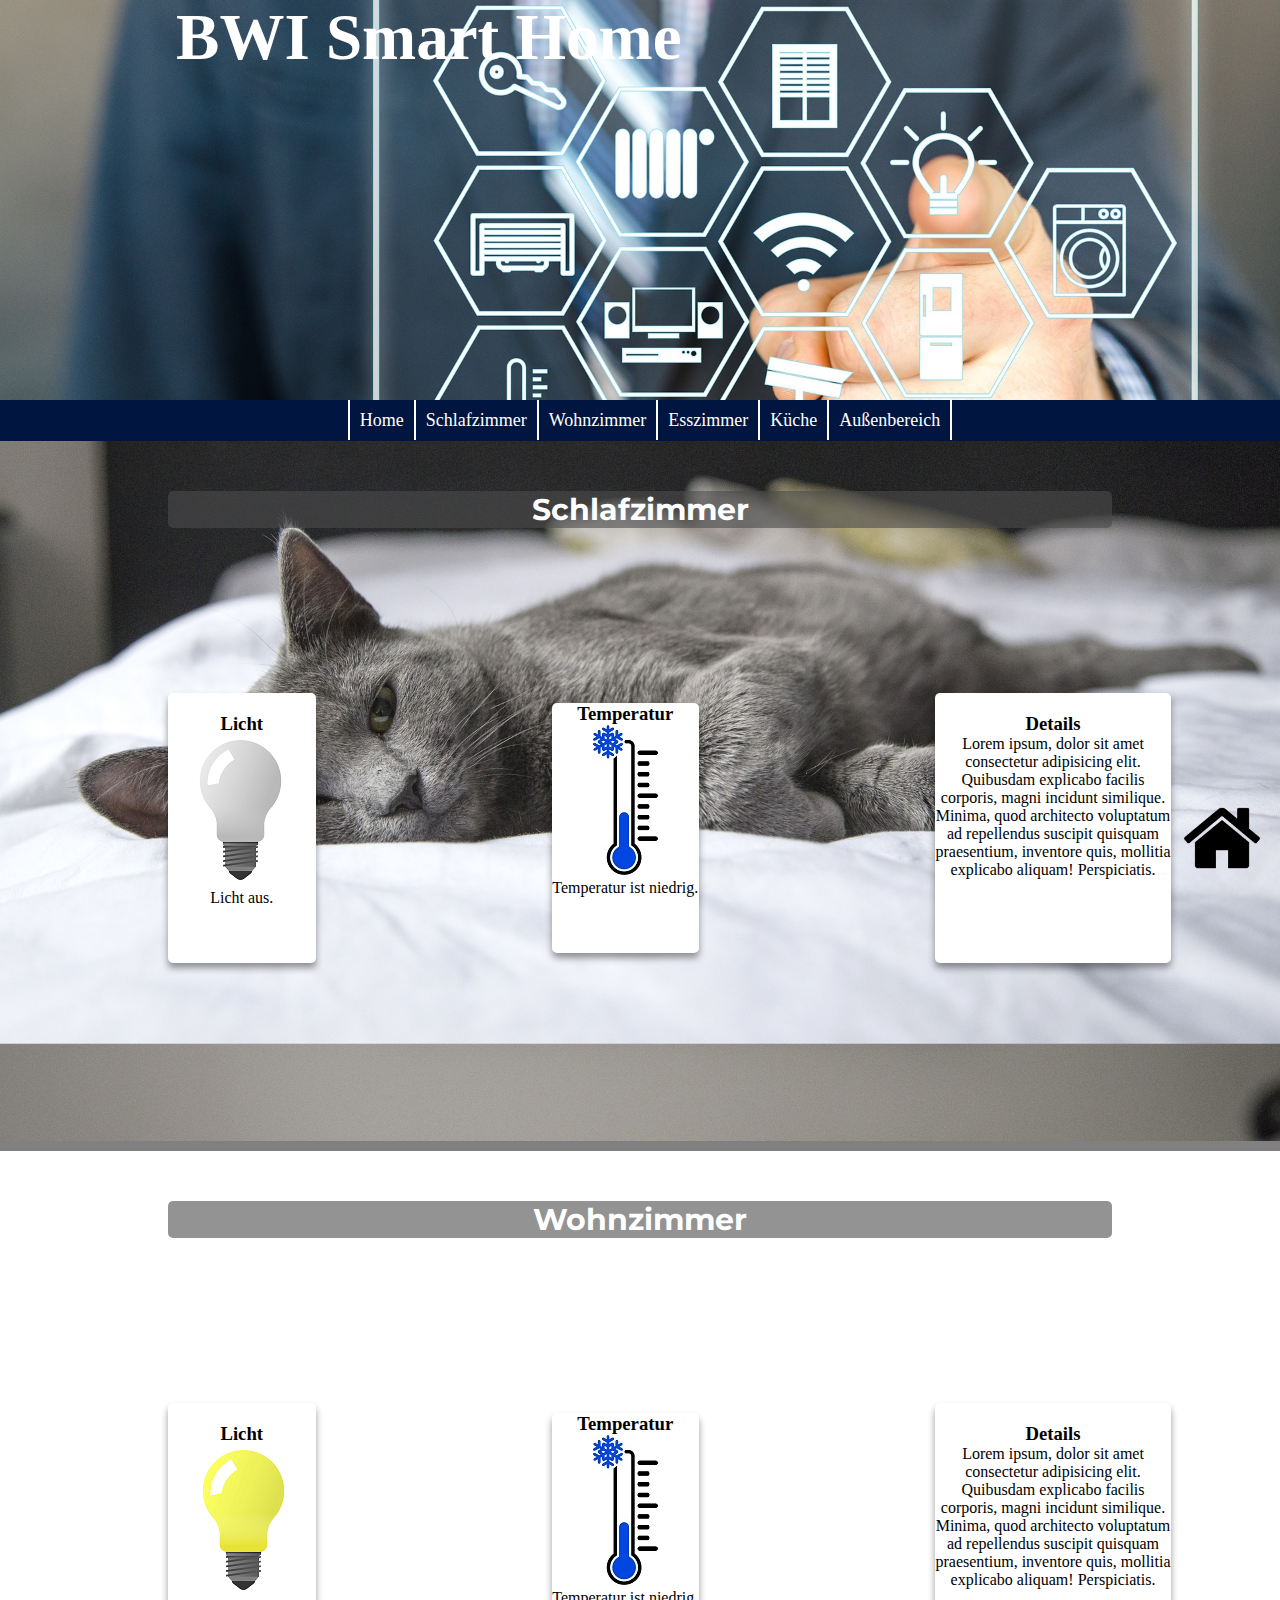
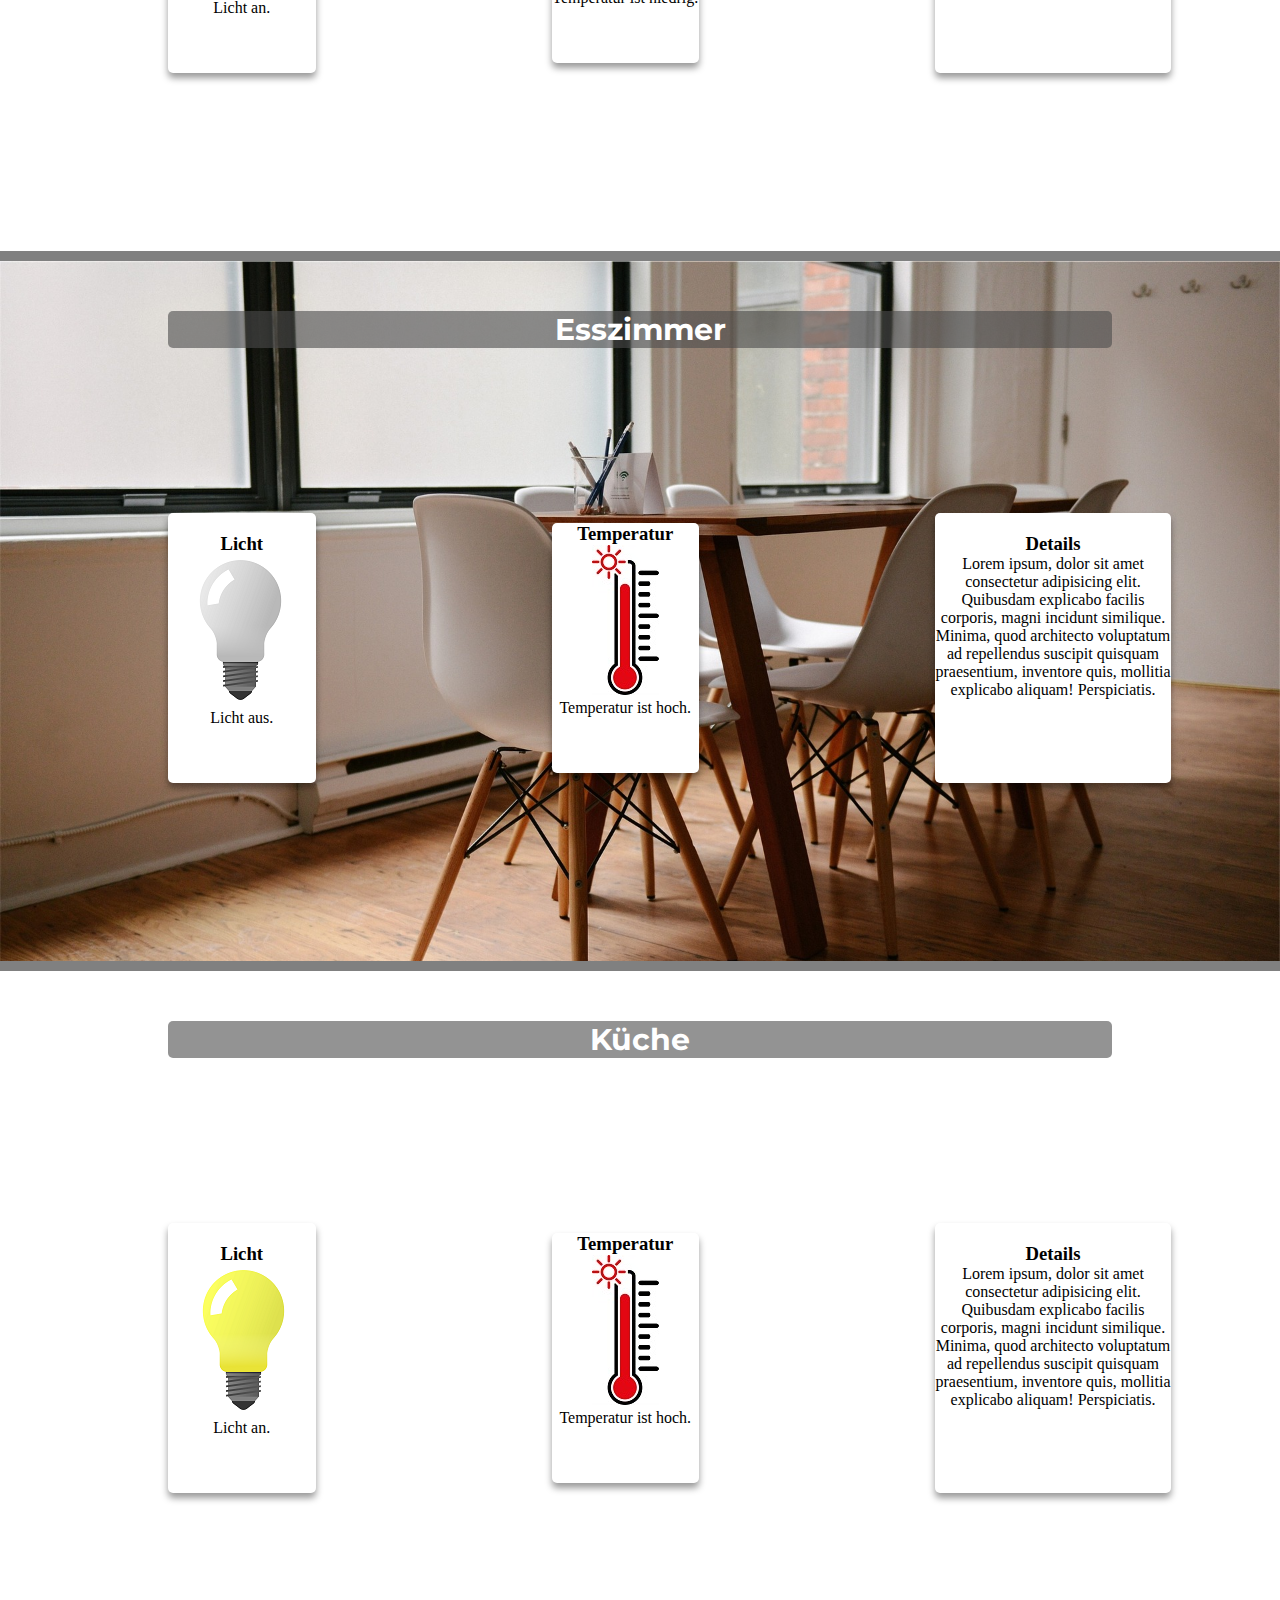
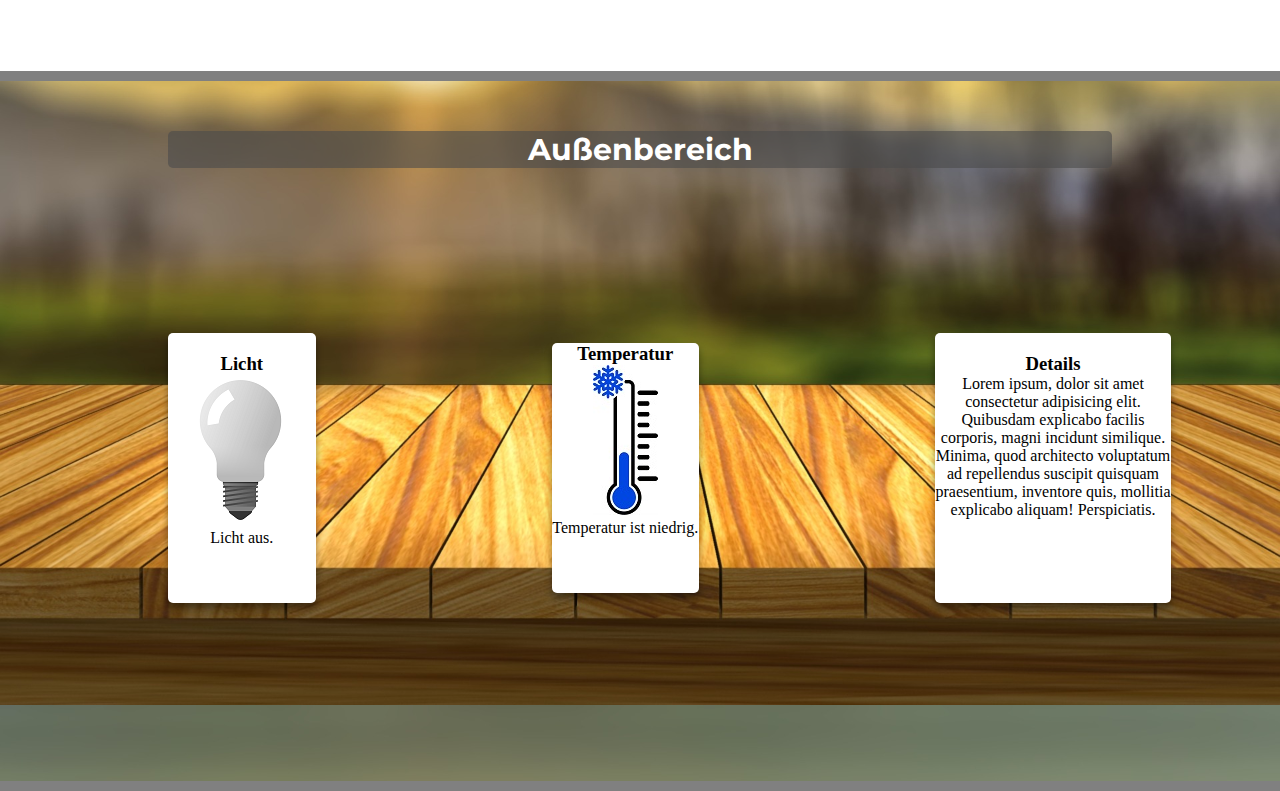
==== Webtechnologien/Eigenstudium_B/uebung1_smarthome.html @ d9810f96 "Webtech Eigenstudium B_1-4" ====
<!DOCTYPE html>
<html lang="en">

<head>
    <meta charset="UTF-8">
    <meta name="viewport" content="width=device-width, initial-scale=1.0">
    <link href="https://fonts.googleapis.com/css2?family=Press+Start+2P&display=swap" rel="stylesheet"> 
    <link href="https://fonts.googleapis.com/css2?family=Orbitron:wght@400;500;600;700;800;900&display=swap" rel="stylesheet"> 
    <link href="https://fonts.googleapis.com/css2?family=Montserrat:wght@600&display=swap" rel="stylesheet"> 
    <link rel="stylesheet" href="uebung1_css.css">
    <title>Smarthome</title>
</head>

<body>
    <header>
        <h1>BWI Smart Home</h1>
    </header>
    <nav class="Navigation">
        <ul >
            <li><a href="#">Home</a></li>
            <li><a href="#Schlafzimmer">Schlafzimmer</a></li>
            <li><a href="#Wohnzimmer">Wohnzimmer</a></li>
            <li><a href="#Esszimmer">Esszimmer</a></li>
            <li><a href="#Küche">Küche</a></li>
            <li><a href="#Außenbereich">Außenbereich</a></li>
        </ul>
    </nav>
    <main>
        <div id="return_home">
            <a href="#"><img src="Beispielbilder/img/zuhause.png"width="76px" height="76px"></a> 
        </div>
        <section class = "room"id="Schlafzimmer">
            
            <h2>Schlafzimmer</h2>
            <div class="wrap">
            <div class="content_left">
                <h3>Licht</h3>
                    <img src="Beispielbilder/img/light_off.png" alt="Lights are off">
                    <p>Licht aus.</p>
            </div>
            <div class ="content_middle">
                <h3>Temperatur</h3>
                    <img src="Beispielbilder/img/temp_low.jpg" alt="Temp is low">
                    <p>Temperatur ist niedrig.</p>
                    
            </div>
            <div class="content_right">
                <h3>Details</h3>
                <p>Lorem ipsum, dolor sit amet consectetur adipisicing elit. Quibusdam explicabo facilis corporis, magni incidunt similique. Minima, quod architecto voluptatum ad repellendus suscipit quisquam praesentium, inventore quis, mollitia explicabo aliquam! Perspiciatis.</p>
            </div>
            
        </div>
            
        </section>
        <section class="room" id="Wohnzimmer">
            <h2>Wohnzimmer</h2>
            <div class="wrap">
            <div class="content_left">
                <h3>Licht</h3>
                    <img src="Beispielbilder/img/light_on.png" alt="Lights are off">
                    <p>Licht an.</p>
            </div>
            <div class="content_middle">
                <h3>Temperatur</h3>
                    <img src="Beispielbilder/img/temp_low.jpg" alt="Temp is low">
                    <p>Temperatur ist niedrig.</p>
                   
            </div>
            <div class="content_right">
                <h3>Details</h3>
                <p>Lorem ipsum, dolor sit amet consectetur adipisicing elit. Quibusdam explicabo facilis corporis, magni incidunt similique. Minima, quod architecto voluptatum ad repellendus suscipit quisquam praesentium, inventore quis, mollitia explicabo aliquam! Perspiciatis.</p>
            </div>
        </div>
            
        </section>
        <section class ="room" id="Esszimmer">
            <h2>Esszimmer</h2>
            <div class="wrap">
            <div class="content_left">
                <h3>Licht</h3>
                    <img src="Beispielbilder/img/light_off.png" alt="Lights are off">
                    <p>Licht aus.</p>
            </div>
            <div class="content_middle">
                <h3>Temperatur</h3>
                    <img src="Beispielbilder/img/temp_high.jpg" alt="Temp is high">
                    <p>Temperatur ist hoch.</p>
                    
            </div>
            <div class="content_right">
                <h3>Details</h3>
                <p>Lorem ipsum, dolor sit amet consectetur adipisicing elit. Quibusdam explicabo facilis corporis, magni incidunt similique. Minima, quod architecto voluptatum ad repellendus suscipit quisquam praesentium, inventore quis, mollitia explicabo aliquam! Perspiciatis.</p>
            </div>
            </div>
            
        </section>
        <section class ="room" id="Küche">
            <h2>Küche</h2>
            <div class="wrap">
            <div class="content_left">
                <h3>Licht</h3>
                    <img src="Beispielbilder/img/light_on.png" alt="Lights are off">
                    <p>Licht an.</p>
            </div>
            <div class="content_middle">
                <h3>Temperatur</h3>
                    <img src="Beispielbilder/img/temp_high.jpg" alt="Temp is high">
                    <p>Temperatur ist hoch.</p>
            </div>
            <div class="content_right">
                <h3>Details</h3>
                <p>Lorem ipsum, dolor sit amet consectetur adipisicing elit. Quibusdam explicabo facilis corporis, magni incidunt similique. Minima, quod architecto voluptatum ad repellendus suscipit quisquam praesentium, inventore quis, mollitia explicabo aliquam! Perspiciatis.</p>
            </div>
        </div>
            
        </section>
        <section class="room" id="Außenbereich">
            
            <h2>Außenbereich</h2>
            <div class="wrap">
            <div class="content_left">
                <h3>Licht</h3>
                    <img src="Beispielbilder/img/light_off.png" alt="Lights are off">
                    <p>Licht aus.</p>
            </div>
            <div class="content_middle">
                <h3>Temperatur</h3>
                    <img src="Beispielbilder/img/temp_low.jpg" alt="Temp is low">
                    <p>Temperatur ist niedrig.</p>
                    
            </div>
            <div class="content_right">
                <h3>Details</h3>
                <p>Lorem ipsum, dolor sit amet consectetur adipisicing elit. Quibusdam explicabo facilis corporis, magni incidunt similique. Minima, quod architecto voluptatum ad repellendus suscipit quisquam praesentium, inventore quis, mollitia explicabo aliquam! Perspiciatis.</p>
            </div>
        </div>
        </section>


    </main>
    <footer>

    </footer>
</body>

</html>
---- Webtechnologien/Eigenstudium_B/uebung1_css.css ----
*
{
    padding: 0;
    margin: 0;
}

header{
    height:400px;
    background-image: url("Beispielbilder/img/smart-home-header.jpg" );
    background-size:cover;
    background-position-y: -250px;
    text-align:center;
}

h1{
    margin-right: 33%;
    font-family: "open sans";
    font-size: 65px;
    color:white;
    width: auto;
    
    
}

li a:hover{
    background-color: blue;
    color: red;
}
li a:active{
    background-color: #0017BA;
    color: yellow;

}
li{ 
    
    display:inline-block;
    list-style-type: None;
    
}

 li a{
    text-decoration: none;
    margin-left: -3px;
    margin-right: -3px;
    border-left: 2px solid white;
    border-right: 2px solid white;
    text-align: center;
    padding: 10px;
    color:white;
    font-family: Orbiton, "Open Sans";
    font-size: large;
}
h2{
    margin-left:10%;
    width:80%;
    background-color: rgb(75,75,75,0.6);
    border-radius: 5px;
    font-family: Montserrat, 'Open Sans';
    font-size:30px;
}
.Navigation{ 
    background-color:#001540;
    padding:10px;
    text-align: center;
    width: 100%;
    position: sticky;
    top:0;
    
}
.room{
    background-color: white;
    padding:50px;
    height: 600px;
    background-size:cover;
    border-bottom:10px solid gray;
    color:white;
    text-align: center;

}
.wrap{
    display: flex;
    justify-content: center;
    align-items: center;
    height:600px;
}
.content_left
{
    padding-top:20px;
    border-radius: 5px;
    height:250px;
    width:250px;
    margin-left:10%;
    background-color:white;
    color:black;    
    font-family: "Open Sans";
    box-shadow:0 5px 7px 0 rgba(0, 0, 0, 0.4);
}
.content_middle
{

    border-radius: 5px;
    margin-left:20%;
    margin-right:20%;
    height:250px;
    width:250px;
    background-color:white;
    color:black;    
    font-family: "Open Sans";
    box-shadow:0 5px 7px 0 rgba(0, 0, 0, 0.4);
    
}
.content_right
{   padding-top:20px;
    text-align: center;
    border-radius: 5px;
    height:250px;
    width:400px;
    margin-right:5%;
    background-color:white;
    color:black;    
    font-family: "Open Sans";
    box-shadow:0 5px 7px 0 rgba(0, 0, 0, 0.4);
}

#return_home{
    position: fixed;
    bottom: 20px;
    right: 20px;
}
#Schlafzimmer
{
    background-image:url("Beispielbilder/img/schlafzimmer.jpg");
    background-position-y: -250px;
}
#Esszimmer
{
    background-image: url("Beispielbilder/img/esszimmer.jpg");
}
#Außenbereich{
    background-image: url("Beispielbilder/img/aussen2.jpg");
    background-position-y: -400px;
}
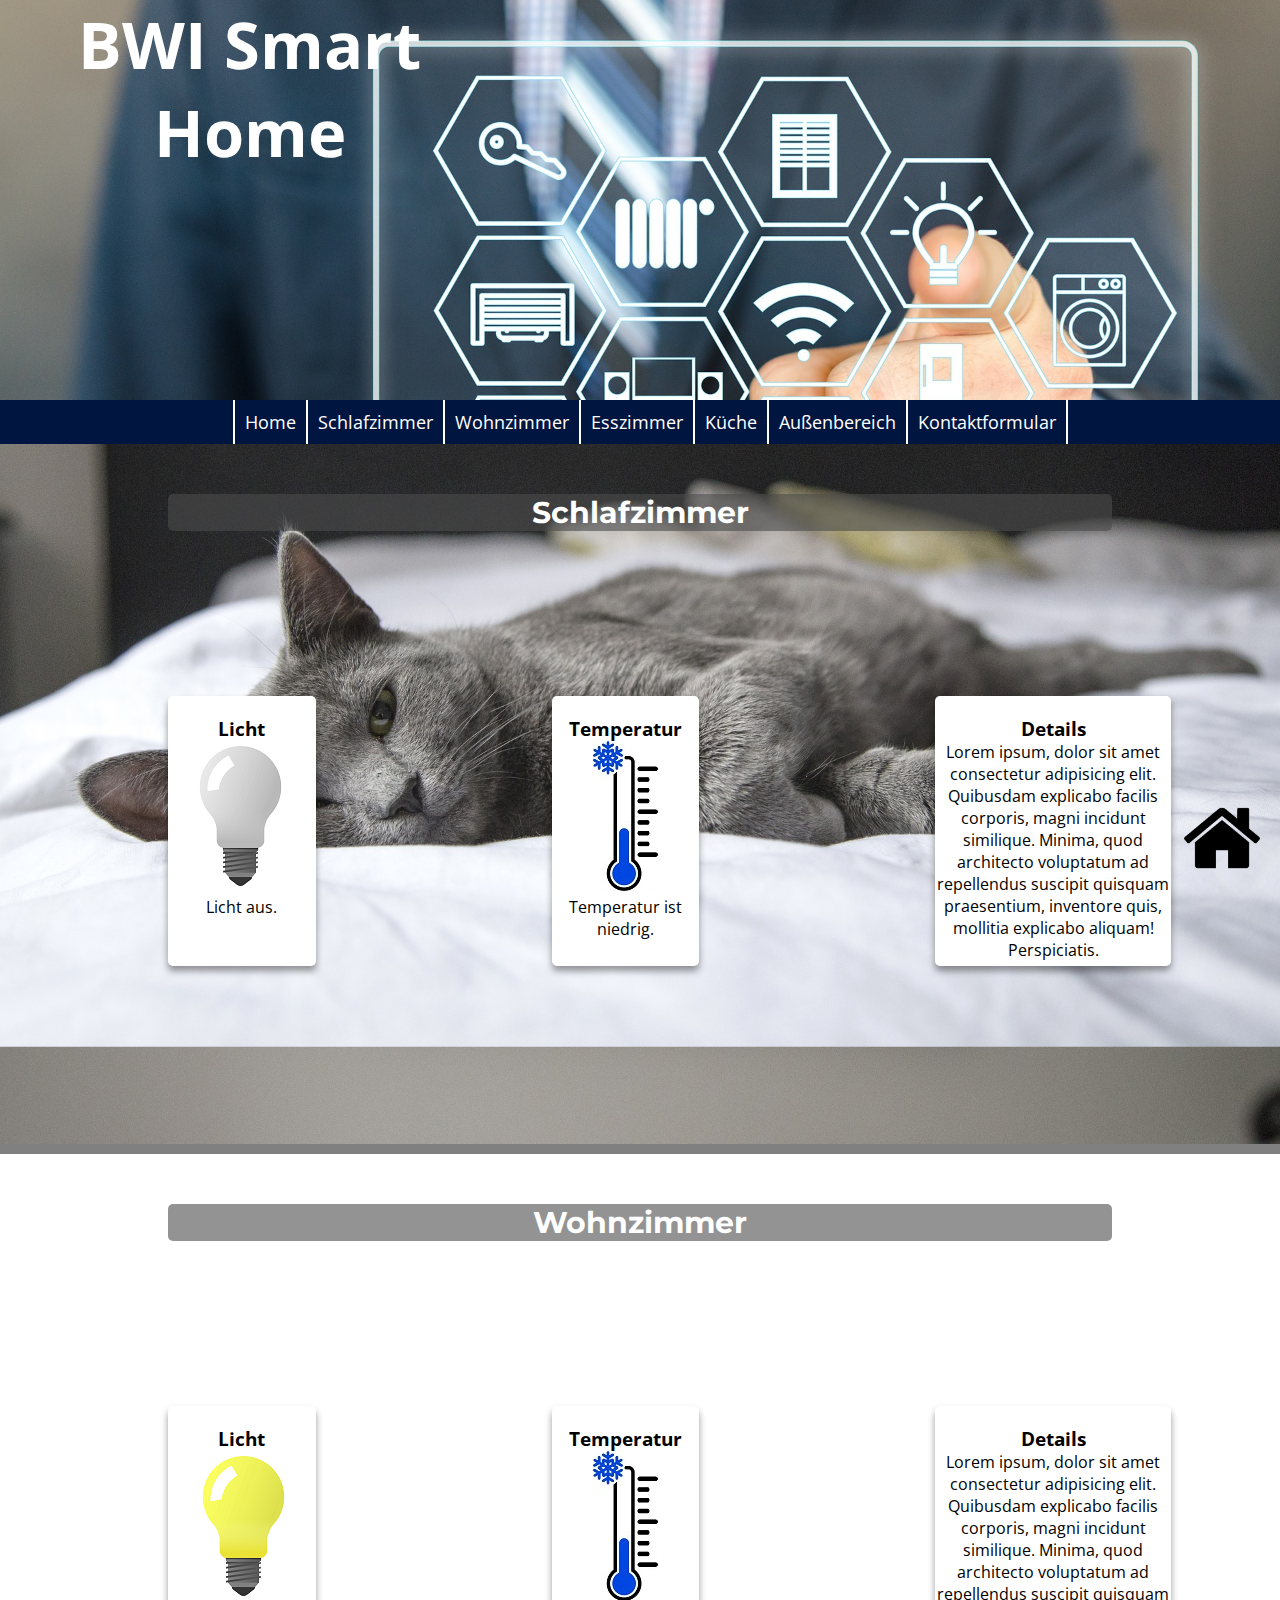
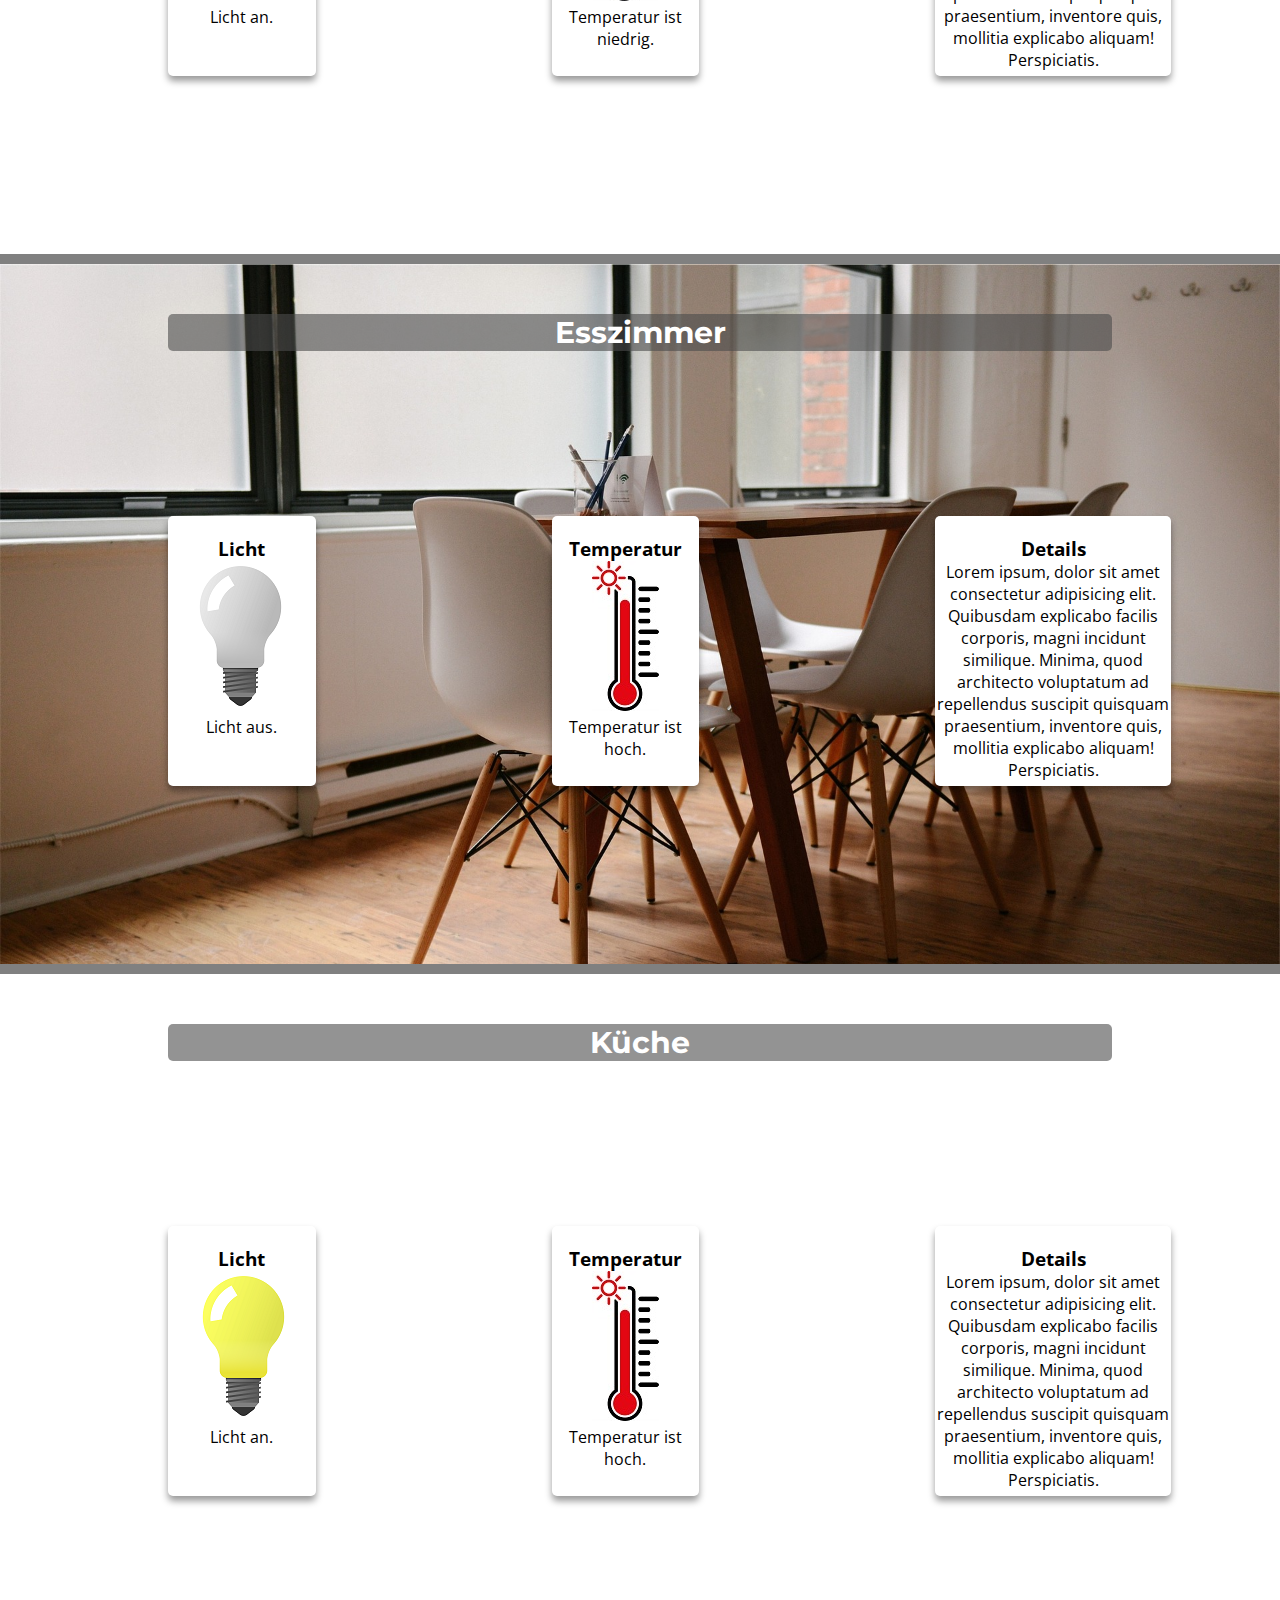
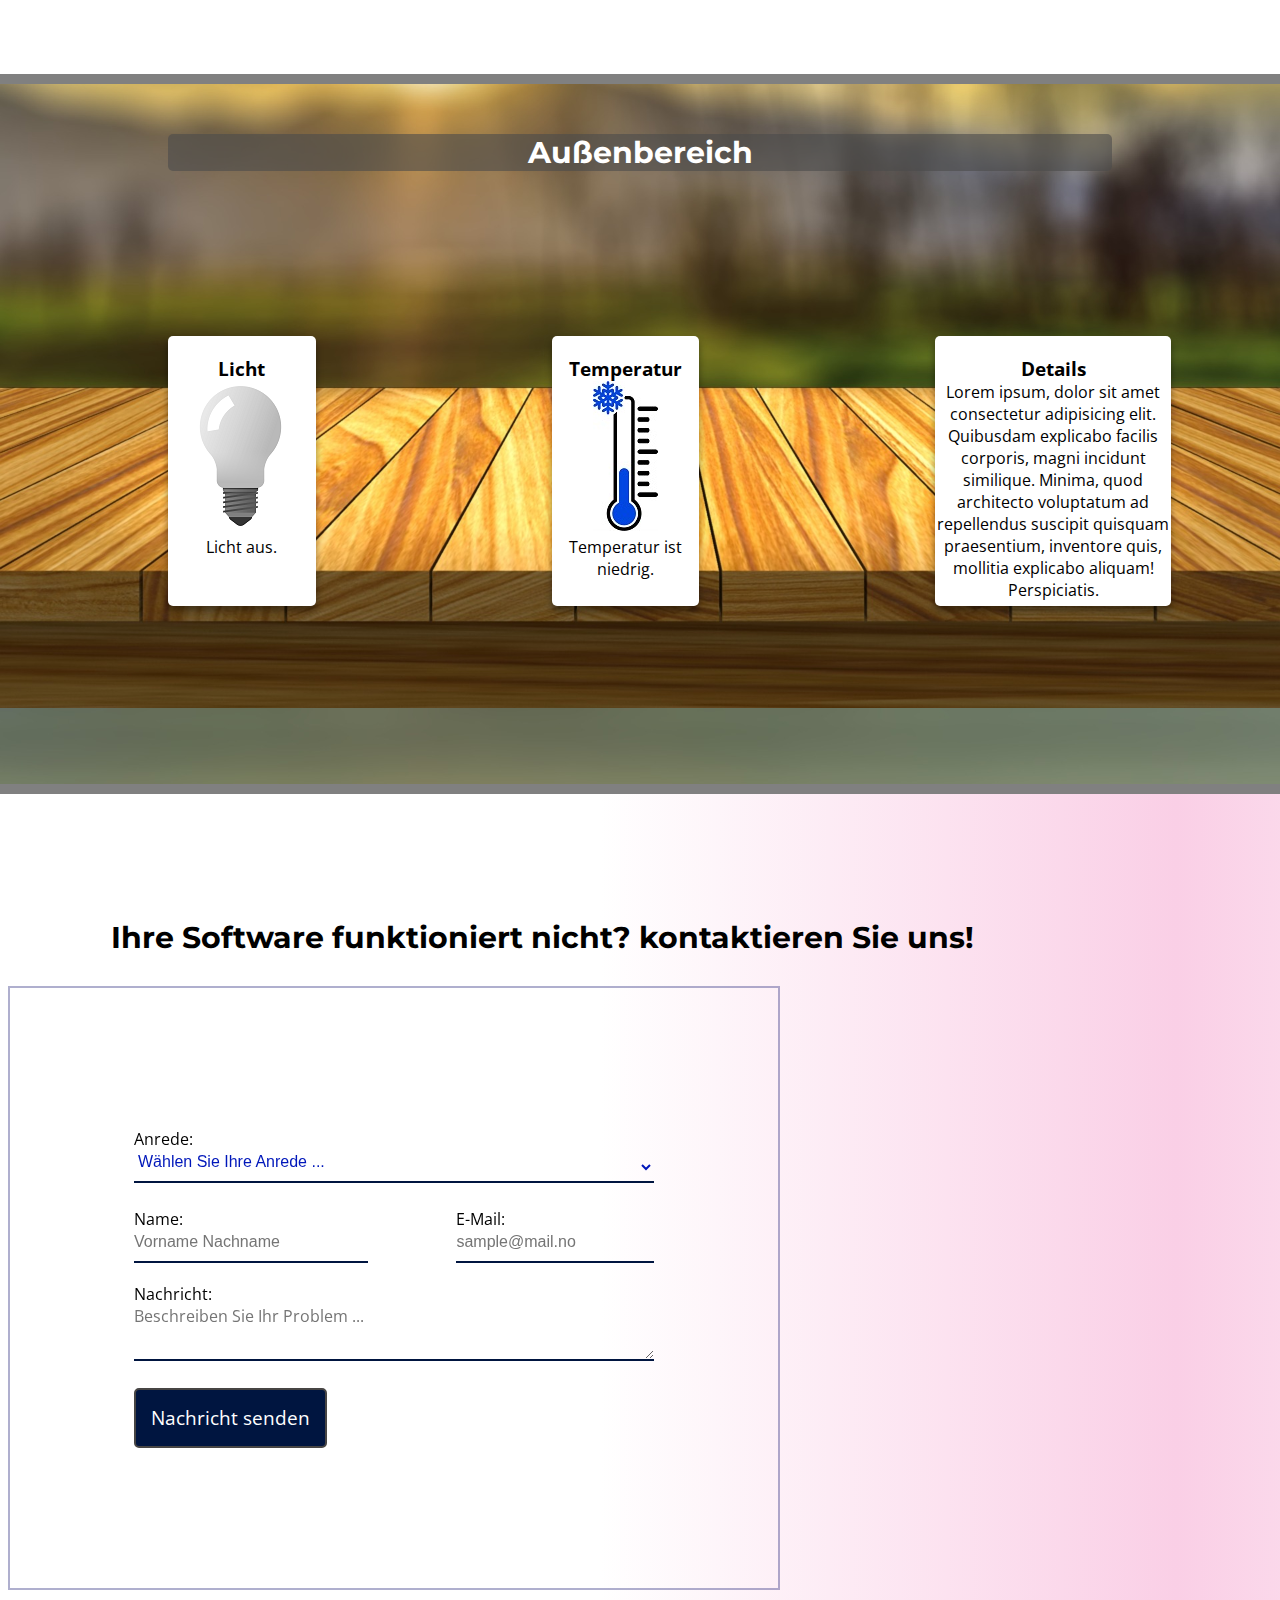
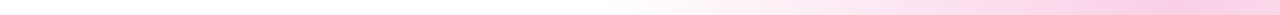
==== commit 277716fc: "final changes Webtech Eigenstudium B" ====
--- a/Webtechnologien/Eigenstudium_B/uebung1_smarthome.html
+++ b/Webtechnologien/Eigenstudium_B/uebung1_smarthome.html
@@ -4,9 +4,11 @@
 <head>
     <meta charset="UTF-8">
     <meta name="viewport" content="width=device-width, initial-scale=1.0">
-    <link href="https://fonts.googleapis.com/css2?family=Press+Start+2P&display=swap" rel="stylesheet"> 
-    <link href="https://fonts.googleapis.com/css2?family=Orbitron:wght@400;500;600;700;800;900&display=swap" rel="stylesheet"> 
-    <link href="https://fonts.googleapis.com/css2?family=Montserrat:wght@600&display=swap" rel="stylesheet"> 
+    <link href="https://fonts.googleapis.com/css2?family=Press+Start+2P&display=swap" rel="stylesheet">
+    <link href="https://fonts.googleapis.com/css2?family=Orbitron:wght@400;500;600;700;800;900&display=swap"
+        rel="stylesheet">
+    <link href="https://fonts.googleapis.com/css2?family=Montserrat:wght@600&display=swap" rel="stylesheet">
+    <link href="https://fonts.googleapis.com/css2?family=Open+Sans&display=swap" rel="stylesheet">
     <link rel="stylesheet" href="uebung1_css.css">
     <title>Smarthome</title>
 </head>
@@ -16,124 +18,161 @@
         <h1>BWI Smart Home</h1>
     </header>
     <nav class="Navigation">
-        <ul >
+        <ul>
             <li><a href="#">Home</a></li>
             <li><a href="#Schlafzimmer">Schlafzimmer</a></li>
             <li><a href="#Wohnzimmer">Wohnzimmer</a></li>
             <li><a href="#Esszimmer">Esszimmer</a></li>
             <li><a href="#Küche">Küche</a></li>
             <li><a href="#Außenbereich">Außenbereich</a></li>
+            <li><a href="#Kontaktformular">Kontaktformular</a></li>
         </ul>
     </nav>
     <main>
         <div id="return_home">
-            <a href="#"><img src="Beispielbilder/img/zuhause.png"width="76px" height="76px"></a> 
+            <a href="#"><img src="Beispielbilder/img/zuhause.png" width="76" height="76" alt="Return to Home"></a>
         </div>
-        <section class = "room"id="Schlafzimmer">
-            
+        <section class="room" id="Schlafzimmer">
+
             <h2>Schlafzimmer</h2>
             <div class="wrap">
-            <div class="content_left">
-                <h3>Licht</h3>
+                <div class="content_left">
+                    <h3>Licht</h3>
                     <img src="Beispielbilder/img/light_off.png" alt="Lights are off">
                     <p>Licht aus.</p>
-            </div>
-            <div class ="content_middle">
-                <h3>Temperatur</h3>
+                </div>
+                <div class="content_middle">
+                    <h3>Temperatur</h3>
                     <img src="Beispielbilder/img/temp_low.jpg" alt="Temp is low">
                     <p>Temperatur ist niedrig.</p>
-                    
+
+                </div>
+                <div class="content_right">
+                    <h3>Details</h3>
+                    <p>Lorem ipsum, dolor sit amet consectetur adipisicing elit. Quibusdam explicabo facilis corporis,
+                        magni incidunt similique. Minima, quod architecto voluptatum ad repellendus suscipit quisquam
+                        praesentium, inventore quis, mollitia explicabo aliquam! Perspiciatis.</p>
+                </div>
+
             </div>
-            <div class="content_right">
-                <h3>Details</h3>
-                <p>Lorem ipsum, dolor sit amet consectetur adipisicing elit. Quibusdam explicabo facilis corporis, magni incidunt similique. Minima, quod architecto voluptatum ad repellendus suscipit quisquam praesentium, inventore quis, mollitia explicabo aliquam! Perspiciatis.</p>
-            </div>
-            
-        </div>
-            
+
         </section>
         <section class="room" id="Wohnzimmer">
             <h2>Wohnzimmer</h2>
             <div class="wrap">
-            <div class="content_left">
-                <h3>Licht</h3>
+                <div class="content_left">
+                    <h3>Licht</h3>
                     <img src="Beispielbilder/img/light_on.png" alt="Lights are off">
                     <p>Licht an.</p>
-            </div>
-            <div class="content_middle">
-                <h3>Temperatur</h3>
+                </div>
+                <div class="content_middle">
+                    <h3>Temperatur</h3>
                     <img src="Beispielbilder/img/temp_low.jpg" alt="Temp is low">
                     <p>Temperatur ist niedrig.</p>
-                   
+
+                </div>
+                <div class="content_right">
+                    <h3>Details</h3>
+                    <p>Lorem ipsum, dolor sit amet consectetur adipisicing elit. Quibusdam explicabo facilis corporis,
+                        magni incidunt similique. Minima, quod architecto voluptatum ad repellendus suscipit quisquam
+                        praesentium, inventore quis, mollitia explicabo aliquam! Perspiciatis.</p>
+                </div>
             </div>
-            <div class="content_right">
-                <h3>Details</h3>
-                <p>Lorem ipsum, dolor sit amet consectetur adipisicing elit. Quibusdam explicabo facilis corporis, magni incidunt similique. Minima, quod architecto voluptatum ad repellendus suscipit quisquam praesentium, inventore quis, mollitia explicabo aliquam! Perspiciatis.</p>
-            </div>
-        </div>
-            
+
         </section>
-        <section class ="room" id="Esszimmer">
+        <section class="room" id="Esszimmer">
             <h2>Esszimmer</h2>
             <div class="wrap">
-            <div class="content_left">
-                <h3>Licht</h3>
+                <div class="content_left">
+                    <h3>Licht</h3>
                     <img src="Beispielbilder/img/light_off.png" alt="Lights are off">
                     <p>Licht aus.</p>
-            </div>
-            <div class="content_middle">
-                <h3>Temperatur</h3>
+                </div>
+                <div class="content_middle">
+                    <h3>Temperatur</h3>
                     <img src="Beispielbilder/img/temp_high.jpg" alt="Temp is high">
                     <p>Temperatur ist hoch.</p>
-                    
+
+                </div>
+                <div class="content_right">
+                    <h3>Details</h3>
+                    <p>Lorem ipsum, dolor sit amet consectetur adipisicing elit. Quibusdam explicabo facilis corporis,
+                        magni incidunt similique. Minima, quod architecto voluptatum ad repellendus suscipit quisquam
+                        praesentium, inventore quis, mollitia explicabo aliquam! Perspiciatis.</p>
+                </div>
             </div>
-            <div class="content_right">
-                <h3>Details</h3>
-                <p>Lorem ipsum, dolor sit amet consectetur adipisicing elit. Quibusdam explicabo facilis corporis, magni incidunt similique. Minima, quod architecto voluptatum ad repellendus suscipit quisquam praesentium, inventore quis, mollitia explicabo aliquam! Perspiciatis.</p>
-            </div>
-            </div>
-            
+
         </section>
-        <section class ="room" id="Küche">
+        <section class="room" id="Küche">
             <h2>Küche</h2>
             <div class="wrap">
-            <div class="content_left">
-                <h3>Licht</h3>
+                <div class="content_left">
+                    <h3>Licht</h3>
                     <img src="Beispielbilder/img/light_on.png" alt="Lights are off">
                     <p>Licht an.</p>
-            </div>
-            <div class="content_middle">
-                <h3>Temperatur</h3>
+                </div>
+                <div class="content_middle">
+                    <h3>Temperatur</h3>
                     <img src="Beispielbilder/img/temp_high.jpg" alt="Temp is high">
                     <p>Temperatur ist hoch.</p>
+                </div>
+                <div class="content_right">
+                    <h3>Details</h3>
+                    <p>Lorem ipsum, dolor sit amet consectetur adipisicing elit. Quibusdam explicabo facilis corporis,
+                        magni incidunt similique. Minima, quod architecto voluptatum ad repellendus suscipit quisquam
+                        praesentium, inventore quis, mollitia explicabo aliquam! Perspiciatis.</p>
+                </div>
             </div>
-            <div class="content_right">
-                <h3>Details</h3>
-                <p>Lorem ipsum, dolor sit amet consectetur adipisicing elit. Quibusdam explicabo facilis corporis, magni incidunt similique. Minima, quod architecto voluptatum ad repellendus suscipit quisquam praesentium, inventore quis, mollitia explicabo aliquam! Perspiciatis.</p>
-            </div>
-        </div>
-            
+
         </section>
         <section class="room" id="Außenbereich">
-            
+
             <h2>Außenbereich</h2>
             <div class="wrap">
-            <div class="content_left">
-                <h3>Licht</h3>
+                <div class="content_left">
+                    <h3>Licht</h3>
                     <img src="Beispielbilder/img/light_off.png" alt="Lights are off">
                     <p>Licht aus.</p>
-            </div>
-            <div class="content_middle">
-                <h3>Temperatur</h3>
+                </div>
+                <div class="content_middle">
+                    <h3>Temperatur</h3>
                     <img src="Beispielbilder/img/temp_low.jpg" alt="Temp is low">
                     <p>Temperatur ist niedrig.</p>
-                    
+
+                </div>
+                <div class="content_right">
+                    <h3>Details</h3>
+                    <p>Lorem ipsum, dolor sit amet consectetur adipisicing elit. Quibusdam explicabo facilis corporis,
+                        magni incidunt similique. Minima, quod architecto voluptatum ad repellendus suscipit quisquam
+                        praesentium, inventore quis, mollitia explicabo aliquam! Perspiciatis.</p>
+                </div>
             </div>
-            <div class="content_right">
-                <h3>Details</h3>
-                <p>Lorem ipsum, dolor sit amet consectetur adipisicing elit. Quibusdam explicabo facilis corporis, magni incidunt similique. Minima, quod architecto voluptatum ad repellendus suscipit quisquam praesentium, inventore quis, mollitia explicabo aliquam! Perspiciatis.</p>
+        </section>
+        <section id="Kontaktformular">
+            <h2>Ihre Software funktioniert nicht? kontaktieren Sie uns!</h2>
+            
+            <div class="wrap">
+
+                <form action="mailto:if20b014@technikum-wien.at" method="POST" enctype="text/plain">
+                    <div class="Anrede">
+                        <label for="Anrede">Anrede:</label> <select name="Anrede" id="Anrede">
+                            <option hidden selected>Wählen Sie Ihre Anrede ... </option>
+                            <option value="Herr">Herr</option>
+                            <option value="Frau">Frau</option>
+                        </select></div>
+                    <div class="name"><label for="Name">Name:</label>
+                        <input type="text" maxlength="20" name="Name" id="Name" required placeholder="Vorname Nachname"></div>
+                    <div class="email">
+                        <label for="E-Mail">E-Mail:</label>
+                        <input type="email" name="E-Mail" id="E-Mail" placeholder="sample@mail.no" maxlength="20" required></div>
+                        <div class="message">
+                    <label>Nachricht: </label>
+                    <textarea name="Message" id="Nachricht" 
+                        placeholder="Beschreiben Sie Ihr Problem ... "></textarea></div><br>
+                    <button type="submit">Nachricht senden</button>
+                </form>
             </div>
-        </div>
+
         </section>
 
 
--- a/Webtechnologien/Eigenstudium_B/uebung1_css.css
+++ b/Webtechnologien/Eigenstudium_B/uebung1_css.css
@@ -2,19 +2,20 @@
 {
     padding: 0;
     margin: 0;
+
 }
 
 header{
     height:400px;
     background-image: url("Beispielbilder/img/smart-home-header.jpg" );
     background-size:cover;
-    background-position-y: -250px;
+    background-position-y: -180px;
     text-align:center;
 }
 
 h1{
-    margin-right: 33%;
-    font-family: "open sans";
+    margin-right: 61%;
+    font-family: "Open Sans",monospace;
     font-size: 65px;
     color:white;
     width: auto;
@@ -23,6 +24,7 @@
 }
 
 li a:hover{
+    transition: all 0.15s ease;
     background-color: blue;
     color: red;
 }
@@ -55,8 +57,9 @@
     width:80%;
     background-color: rgb(75,75,75,0.6);
     border-radius: 5px;
-    font-family: Montserrat, 'Open Sans';
+    font-family: Montserrat, 'Open Sans',monospace;
     font-size:30px;
+    color:white;
 }
 .Navigation{ 
     background-color:#001540;
@@ -73,7 +76,6 @@
     height: 600px;
     background-size:cover;
     border-bottom:10px solid gray;
-    color:white;
     text-align: center;
 
 }
@@ -92,12 +94,12 @@
     margin-left:10%;
     background-color:white;
     color:black;    
-    font-family: "Open Sans";
+    font-family: "Open Sans",monospace;
     box-shadow:0 5px 7px 0 rgba(0, 0, 0, 0.4);
 }
 .content_middle
 {
-
+    padding-top:20px;
     border-radius: 5px;
     margin-left:20%;
     margin-right:20%;
@@ -105,7 +107,7 @@
     width:250px;
     background-color:white;
     color:black;    
-    font-family: "Open Sans";
+    font-family: "Open Sans",monospace;
     box-shadow:0 5px 7px 0 rgba(0, 0, 0, 0.4);
     
 }
@@ -118,8 +120,9 @@
     margin-right:5%;
     background-color:white;
     color:black;    
-    font-family: "Open Sans";
+    font-family: "Open Sans",monospace;
     box-shadow:0 5px 7px 0 rgba(0, 0, 0, 0.4);
+    overflow: auto;
 }
 
 #return_home{
@@ -139,4 +142,93 @@
 #Außenbereich{
     background-image: url("Beispielbilder/img/aussen2.jpg");
     background-position-y: -400px;
-}+}
+#Kontaktformular{
+    
+    background-position-x: 600px;
+    background-position-y: 0px;
+    background-image:linear-gradient(to right,rgba(255,255,255,1),rgba(230,15,130,0.2),rgba(255,255,255,1)),url("Beispielbilder/img/kontakt.png");
+    background-repeat: repeat-y;
+    background-size:90%;
+    color:black;    
+    font-family: "Open Sans",monospace;
+    padding:25px;
+}
+#Kontaktformular .wrap{
+
+  max-width: 768px;
+  right:20%;
+  margin: 30px auto 0;
+  position: relative;
+  border: solid 2px rgba(39, 38, 121, 0.37);
+  
+}
+form{
+    padding:37.5px;
+    margin: 50px 0;
+}
+
+
+#Kontaktformular h2{
+    color:black;
+    margin-left:7%;
+    padding-top:100px;
+    background-color: transparent;
+    
+}
+#Kontaktformular hr{
+    border-style: dashed;
+    border-width: 3px;
+}
+/*https://codepen.io/wwwebneko/pen/RRQKzZ stole a few things from here huehuehue cuz it works soo goooooood and now i understand how löl*/
+input[type="text"],select, input[type="email"],textarea{
+    box-sizing:border-box;
+    background: none;
+    border:none;
+    border-bottom:solid 2px #001540;
+    color: #0017BA;
+    font-size: 1em;
+    padding:0 0 10px 0;
+    width:100%;
+    
+
+}
+button{
+background-color: #001540;
+  border: solid 2px #474544;
+  color: white;
+  cursor: pointer;
+  padding:15px;
+  font-family:"Open Sans";
+  font-size:19px;
+  border-radius: 5px;;
+}
+button:hover{
+    background-color: #0017BA;
+    color:red;
+}
+.Anrede{
+    
+    width:100%;
+}
+.name,.email{
+    margin-top:25px;
+}
+.message{
+    margin-top:100px;
+}
+.name{
+    
+    float:left;
+    width:45%;
+}
+.email{
+    
+    float:right;
+    width:38%;
+}
+
+textarea{
+    
+    font-family:"Open Sans";
+}
